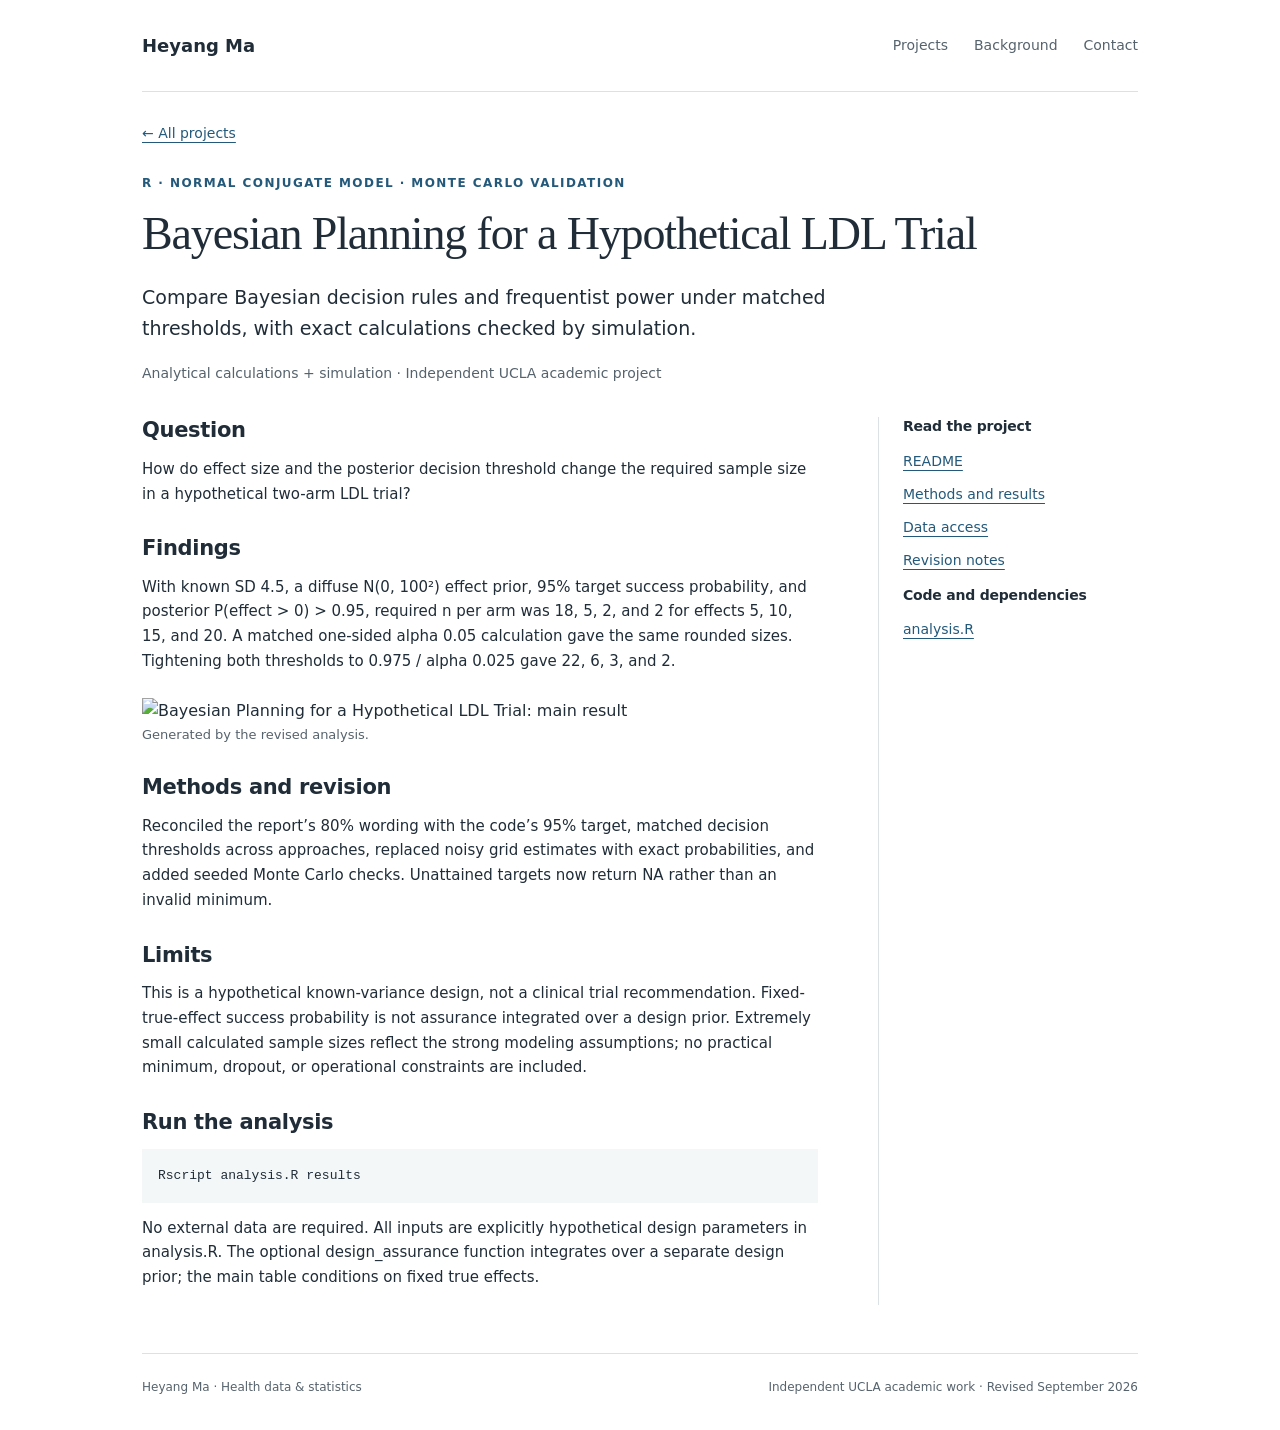
==== projects/bayesian-trial-design/index.html @ e2812686 "Add reviewed portfolio files: projects/bayesian-trial-design" ====
<!doctype html><html lang="en"><head><meta charset="utf-8"><meta name="viewport" content="width=device-width,initial-scale=1"><title>Bayesian Planning for a Hypothetical LDL Trial | Heyang Ma</title><meta name="description" content="Health data and statistics projects by Heyang Ma"><link rel="stylesheet" href="../../assets/style.css"><link rel="icon" href="../../assets/favicon.svg"></head><body><a class="skip" href="#main">Skip to content</a><div class="wrap"><header class="header"><a class="brand" href="../../index.html">Heyang Ma</a><nav class="nav" aria-label="Main navigation"><a href="../../index.html#projects">Projects</a><a href="../../index.html#background">Background</a><a href="../../index.html#contact">Contact</a></nav></header><main id="main"><a class="back" href="../../index.html#projects">← All projects</a><section class="detail-intro"><p class="eyebrow">R · Normal conjugate model · Monte Carlo validation</p><h1>Bayesian Planning for a Hypothetical LDL Trial</h1><p class="lede">Compare Bayesian decision rules and frequentist power under matched thresholds, with exact calculations checked by simulation.</p><p class="meta">Analytical calculations + simulation · Independent UCLA academic project</p></section><div class="detail-layout"><article class="prose"><h2>Question</h2><p>How do effect size and the posterior decision threshold change the required sample size in a hypothetical two-arm LDL trial?</p><h2>Findings</h2><p>With known SD 4.5, a diffuse N(0, 100²) effect prior, 95% target success probability, and posterior P(effect &gt; 0) &gt; 0.95, required n per arm was 18, 5, 2, and 2 for effects 5, 10, 15, and 20. A matched one-sided alpha 0.05 calculation gave the same rounded sizes. Tightening both thresholds to 0.975 / alpha 0.025 gave 22, 6, 3, and 2.</p><figure><img src="results/success-probability.png" alt="Bayesian Planning for a Hypothetical LDL Trial: main result" style="width:100%;height:auto"><figcaption class="small">Generated by the revised analysis.</figcaption></figure><h2>Methods and revision</h2><p>Reconciled the report’s 80% wording with the code’s 95% target, matched decision thresholds across approaches, replaced noisy grid estimates with exact probabilities, and added seeded Monte Carlo checks. Unattained targets now return NA rather than an invalid minimum.</p><h2>Limits</h2><p>This is a hypothetical known-variance design, not a clinical trial recommendation. Fixed-true-effect success probability is not assurance integrated over a design prior. Extremely small calculated sample sizes reflect the strong modeling assumptions; no practical minimum, dropout, or operational constraints are included.</p><h2>Run the analysis</h2><pre><code>Rscript analysis.R results</code></pre><p>No external data are required. All inputs are explicitly hypothetical design parameters in analysis.R. The optional design_assurance function integrates over a separate design prior; the main table conditions on fixed true effects.</p></article><aside class="aside"><h2>Read the project</h2><ul><li><a href="README.md">README</a></li><li><a href="REPORT.md">Methods and results</a></li><li><a href="DATA_ACCESS.md">Data access</a></li><li><a href="REVISION_NOTES.md">Revision notes</a></li></ul><h2>Code and dependencies</h2><ul><li><a href="analysis.R">analysis.R</a></li></ul></aside></div></main><footer class="footer"><span>Heyang Ma · Health data &amp; statistics</span><span>Independent UCLA academic work · Revised September 2026</span></footer></div></body></html>
---- assets/style.css ----
:root{--ink:#202d38;--muted:#56636d;--blue:#23597a;--line:#dbe1e4;--paper:#fff;--tint:#f4f7f8;--max:1060px}
*{box-sizing:border-box}html{scroll-behavior:smooth;scroll-padding-top:24px}body{margin:0;background:var(--paper);color:var(--ink);font-family:system-ui,-apple-system,BlinkMacSystemFont,"Segoe UI",sans-serif;font-size:16px;line-height:1.65}a{color:var(--blue);text-underline-offset:4px}a:hover{text-decoration-thickness:2px}a:focus-visible{outline:3px solid #be7d20;outline-offset:5px;border-radius:2px}.wrap{max-width:var(--max);margin:auto;padding:0 32px}.skip{position:absolute;left:24px;top:-100px;background:#fff;padding:12px;z-index:3}.skip:focus{top:12px}.header{display:flex;justify-content:space-between;align-items:center;gap:24px;min-height:92px;border-bottom:1px solid var(--line)}.brand{font-weight:650;color:var(--ink);text-decoration:none;font-size:18px}.nav{display:flex;gap:26px;flex-wrap:wrap;font-size:14px}.nav a{color:var(--muted);text-decoration:none}.nav a:hover{text-decoration:underline}.intro{padding:58px 0 45px;max-width:780px}.eyebrow{font-size:12px;font-weight:650;letter-spacing:.12em;text-transform:uppercase;color:var(--blue);margin:0 0 14px}h1,h2,h3,p{margin-top:0}h1{font-family:Georgia,"Times New Roman",serif;font-size:clamp(36px,5vw,54px);font-weight:400;line-height:1.12;letter-spacing:-.025em;margin-bottom:22px}h2{font-size:24px;line-height:1.3;font-weight:600;letter-spacing:-.015em}h3{font-size:19px;line-height:1.4;font-weight:600;margin-bottom:10px}.lede{font-size:19px;line-height:1.65;max-width:720px;margin-bottom:18px}.meta{font-size:14px;color:var(--muted);margin-bottom:0}.intro-links{display:flex;gap:24px;margin-top:23px;font-size:14px}.section{padding:38px 0;border-top:1px solid var(--line)}.section-head{display:flex;align-items:baseline;justify-content:space-between;gap:18px;margin-bottom:9px}.section-head p{font-size:13px;color:var(--muted)}.projects{list-style:none;padding:0;margin:0}.project{display:grid;grid-template-columns:34px 1fr 176px;gap:18px;padding:25px 0;border-top:1px solid var(--line)}.project:first-child{border-top:0}.number{color:var(--muted);font-size:13px;padding-top:5px;font-variant-numeric:tabular-nums}.project h3 a{color:var(--ink);text-decoration:none}.project h3 a:hover{color:var(--blue);text-decoration:underline}.project p{font-size:15px;line-height:1.65;margin:0 0 9px}.method{font-size:12px!important;color:var(--muted)}.project-side{text-align:right;font-size:13px;align-self:center}.project-side strong{font-weight:550;display:block;margin-bottom:12px}.project-side a{white-space:nowrap}.two-col{display:grid;grid-template-columns:1fr 1fr;gap:60px}.two-col p{font-size:15px}.label{font-weight:600;margin-bottom:4px}.small{font-size:13px;color:var(--muted)}.availability{background:var(--tint);border-left:3px solid #8ca8b9;padding:16px 20px;font-size:14px;color:#47545d;margin:24px 0}.footer{border-top:1px solid var(--line);padding:24px 0 32px;display:flex;justify-content:space-between;gap:24px;font-size:12px;color:var(--muted)}.back{display:inline-block;margin-top:30px;font-size:14px}.detail-intro{padding:28px 0 32px;max-width:900px}.detail-intro h1{font-size:clamp(32px,4.5vw,46px)}.facts{display:flex;gap:30px;flex-wrap:wrap;border-block:1px solid var(--line);padding:17px 0;margin-top:24px;font-size:13px}.facts strong{display:block;font-weight:600}.detail-layout{display:grid;grid-template-columns:minmax(0,2.6fr) minmax(190px,1fr);gap:60px;margin-bottom:48px}.prose h2{font-size:21px;margin:29px 0 12px}.prose h2:first-child{margin-top:0}.prose p,.prose li{font-size:15px}.prose ul{padding-left:22px}.prose li{padding-bottom:7px}.aside{border-left:1px solid var(--line);padding-left:24px}.aside h2{font-size:14px}.aside ul{list-style:none;padding:0;font-size:14px}.aside li{margin:10px 0}.aside .note{font-size:13px;color:var(--muted);margin-top:24px}.contact p{margin-bottom:10px}
@media(max-width:720px){.wrap{padding:0 22px}.header{min-height:80px;gap:16px}.nav{gap:15px;font-size:13px}.intro{padding:40px 0 32px}.lede{font-size:17px}.project{grid-template-columns:24px 1fr;gap:10px;padding:23px 0}.project-side{grid-column:2;text-align:left;display:flex;gap:18px;align-items:center;font-size:12px}.project-side strong{margin:0}.section-head{display:block}.section-head p{margin-top:-4px}.two-col{grid-template-columns:1fr;gap:20px}.detail-layout{grid-template-columns:1fr;gap:25px}.aside{border-left:0;border-top:1px solid var(--line);padding:24px 0 0}.footer{flex-direction:column;gap:5px}.facts{gap:20px}.intro-links{flex-wrap:wrap}.section{padding:30px 0}}
@media(prefers-reduced-motion:reduce){html{scroll-behavior:auto}}@media print{.nav,.skip,.back,.intro-links{display:none}body{font-size:11pt}.wrap{max-width:none;padding:0}a{color:inherit}.section,.project{break-inside:avoid}.intro{padding:20px 0}.detail-layout{display:block}.aside{border:0;padding:0}.footer{margin-top:20px}}
pre{overflow-x:auto;background:var(--tint);padding:16px;font-size:13px}figure{margin:24px 0}.prose,.aside{min-width:0}.aside a{overflow-wrap:anywhere}
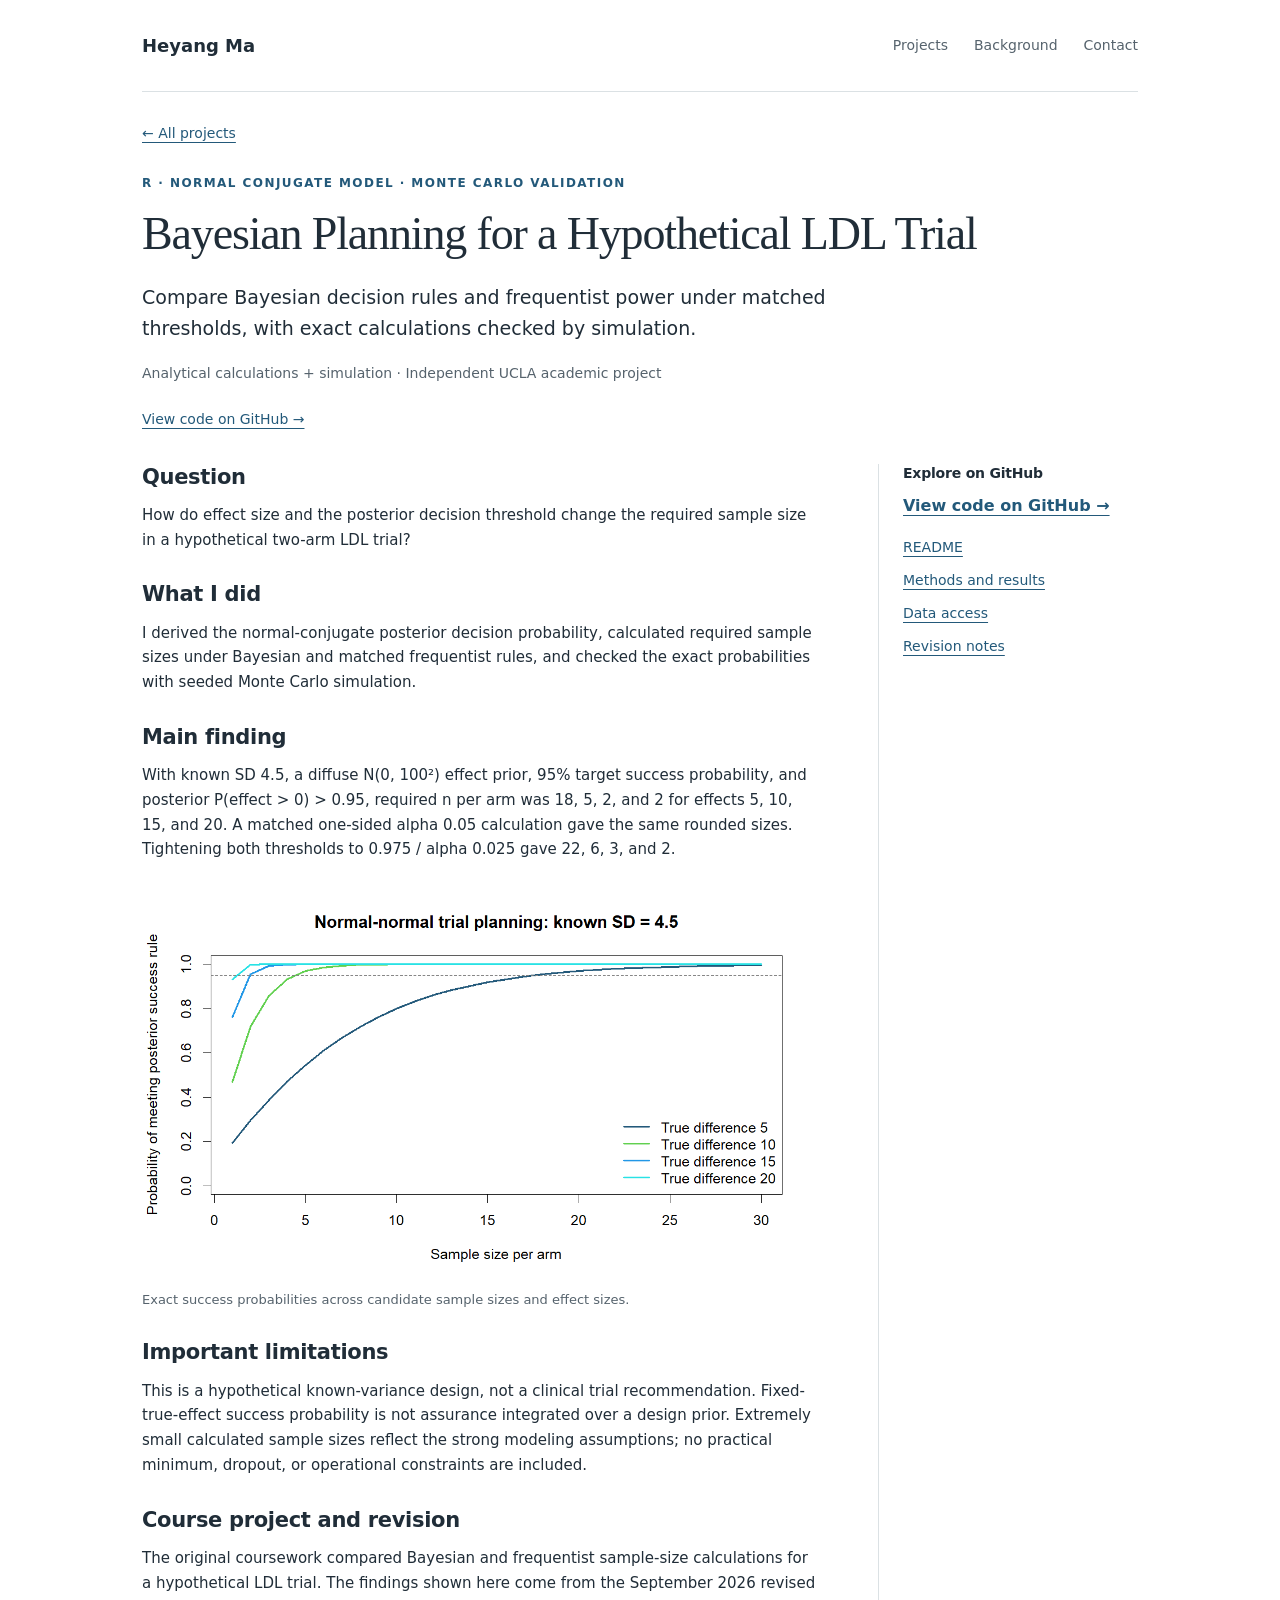
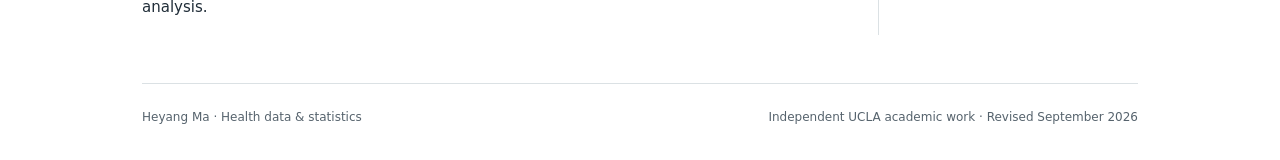
==== commit 6aff2ac6: "Refine bayesian-trial-design project page" ====
--- a/projects/bayesian-trial-design/index.html
+++ b/projects/bayesian-trial-design/index.html
@@ -1 +1 @@
-<!doctype html><html lang="en"><head><meta charset="utf-8"><meta name="viewport" content="width=device-width,initial-scale=1"><title>Bayesian Planning for a Hypothetical LDL Trial | Heyang Ma</title><meta name="description" content="Health data and statistics projects by Heyang Ma"><link rel="stylesheet" href="../../assets/style.css"><link rel="icon" href="../../assets/favicon.svg"></head><body><a class="skip" href="#main">Skip to content</a><div class="wrap"><header class="header"><a class="brand" href="../../index.html">Heyang Ma</a><nav class="nav" aria-label="Main navigation"><a href="../../index.html#projects">Projects</a><a href="../../index.html#background">Background</a><a href="../../index.html#contact">Contact</a></nav></header><main id="main"><a class="back" href="../../index.html#projects">← All projects</a><section class="detail-intro"><p class="eyebrow">R · Normal conjugate model · Monte Carlo validation</p><h1>Bayesian Planning for a Hypothetical LDL Trial</h1><p class="lede">Compare Bayesian decision rules and frequentist power under matched thresholds, with exact calculations checked by simulation.</p><p class="meta">Analytical calculations + simulation · Independent UCLA academic project</p></section><div class="detail-layout"><article class="prose"><h2>Question</h2><p>How do effect size and the posterior decision threshold change the required sample size in a hypothetical two-arm LDL trial?</p><h2>Findings</h2><p>With known SD 4.5, a diffuse N(0, 100²) effect prior, 95% target success probability, and posterior P(effect &gt; 0) &gt; 0.95, required n per arm was 18, 5, 2, and 2 for effects 5, 10, 15, and 20. A matched one-sided alpha 0.05 calculation gave the same rounded sizes. Tightening both thresholds to 0.975 / alpha 0.025 gave 22, 6, 3, and 2.</p><figure><img src="results/success-probability.png" alt="Bayesian Planning for a Hypothetical LDL Trial: main result" style="width:100%;height:auto"><figcaption class="small">Generated by the revised analysis.</figcaption></figure><h2>Methods and revision</h2><p>Reconciled the report’s 80% wording with the code’s 95% target, matched decision thresholds across approaches, replaced noisy grid estimates with exact probabilities, and added seeded Monte Carlo checks. Unattained targets now return NA rather than an invalid minimum.</p><h2>Limits</h2><p>This is a hypothetical known-variance design, not a clinical trial recommendation. Fixed-true-effect success probability is not assurance integrated over a design prior. Extremely small calculated sample sizes reflect the strong modeling assumptions; no practical minimum, dropout, or operational constraints are included.</p><h2>Run the analysis</h2><pre><code>Rscript analysis.R results</code></pre><p>No external data are required. All inputs are explicitly hypothetical design parameters in analysis.R. The optional design_assurance function integrates over a separate design prior; the main table conditions on fixed true effects.</p></article><aside class="aside"><h2>Read the project</h2><ul><li><a href="README.md">README</a></li><li><a href="REPORT.md">Methods and results</a></li><li><a href="DATA_ACCESS.md">Data access</a></li><li><a href="REVISION_NOTES.md">Revision notes</a></li></ul><h2>Code and dependencies</h2><ul><li><a href="analysis.R">analysis.R</a></li></ul></aside></div></main><footer class="footer"><span>Heyang Ma · Health data &amp; statistics</span><span>Independent UCLA academic work · Revised September 2026</span></footer></div></body></html>+<!doctype html><html lang="en"><head><meta charset="utf-8"><meta name="viewport" content="width=device-width,initial-scale=1"><title>Bayesian Planning for a Hypothetical LDL Trial | Heyang Ma</title><meta name="description" content="Health data and statistics projects by Heyang Ma"><link rel="stylesheet" href="../../assets/style.css"><link rel="icon" href="../../assets/favicon.svg"></head><body><a class="skip" href="#main">Skip to content</a><div class="wrap"><header class="header"><a class="brand" href="../../index.html">Heyang Ma</a><nav class="nav" aria-label="Main navigation"><a href="../../index.html#projects">Projects</a><a href="../../index.html#background">Background</a><a href="../../index.html#contact">Contact</a></nav></header><main id="main"><a class="back" href="../../index.html#projects">← All projects</a><section class="detail-intro"><p class="eyebrow">R · Normal conjugate model · Monte Carlo validation</p><h1>Bayesian Planning for a Hypothetical LDL Trial</h1><p class="lede">Compare Bayesian decision rules and frequentist power under matched thresholds, with exact calculations checked by simulation.</p><p class="meta">Analytical calculations + simulation · Independent UCLA academic project</p><div class="intro-links"><a href="https://github.com/666mhy666/bayesian-trial-design">View code on GitHub →</a></div></section><div class="detail-layout"><article class="prose"><h2>Question</h2><p>How do effect size and the posterior decision threshold change the required sample size in a hypothetical two-arm LDL trial?</p><h2>What I did</h2><p>I derived the normal-conjugate posterior decision probability, calculated required sample sizes under Bayesian and matched frequentist rules, and checked the exact probabilities with seeded Monte Carlo simulation.</p><h2>Main finding</h2><p>With known SD 4.5, a diffuse N(0, 100²) effect prior, 95% target success probability, and posterior P(effect &gt; 0) &gt; 0.95, required n per arm was 18, 5, 2, and 2 for effects 5, 10, 15, and 20. A matched one-sided alpha 0.05 calculation gave the same rounded sizes. Tightening both thresholds to 0.975 / alpha 0.025 gave 22, 6, 3, and 2.</p><figure><img src="results/success-probability.png" alt="Exact success probabilities across candidate sample sizes and effect sizes." style="width:100%;height:auto"><figcaption class="small">Exact success probabilities across candidate sample sizes and effect sizes.</figcaption></figure><h2>Important limitations</h2><p>This is a hypothetical known-variance design, not a clinical trial recommendation. Fixed-true-effect success probability is not assurance integrated over a design prior. Extremely small calculated sample sizes reflect the strong modeling assumptions; no practical minimum, dropout, or operational constraints are included.</p><h2>Course project and revision</h2><p>The original coursework compared Bayesian and frequentist sample-size calculations for a hypothetical LDL trial. The findings shown here come from the September 2026 revised analysis.</p></article><aside class="aside"><h2>Explore on GitHub</h2><p><a href="https://github.com/666mhy666/bayesian-trial-design"><strong>View code on GitHub →</strong></a></p><ul><li><a href="https://github.com/666mhy666/bayesian-trial-design/blob/main/README.md">README</a></li><li><a href="https://github.com/666mhy666/bayesian-trial-design/blob/main/REPORT.md">Methods and results</a></li><li><a href="https://github.com/666mhy666/bayesian-trial-design/blob/main/DATA_ACCESS.md">Data access</a></li><li><a href="https://github.com/666mhy666/bayesian-trial-design/blob/main/REVISION_NOTES.md">Revision notes</a></li></ul></aside></div></main><footer class="footer"><span>Heyang Ma · Health data &amp; statistics</span><span>Independent UCLA academic work · Revised September 2026</span></footer></div></body></html>
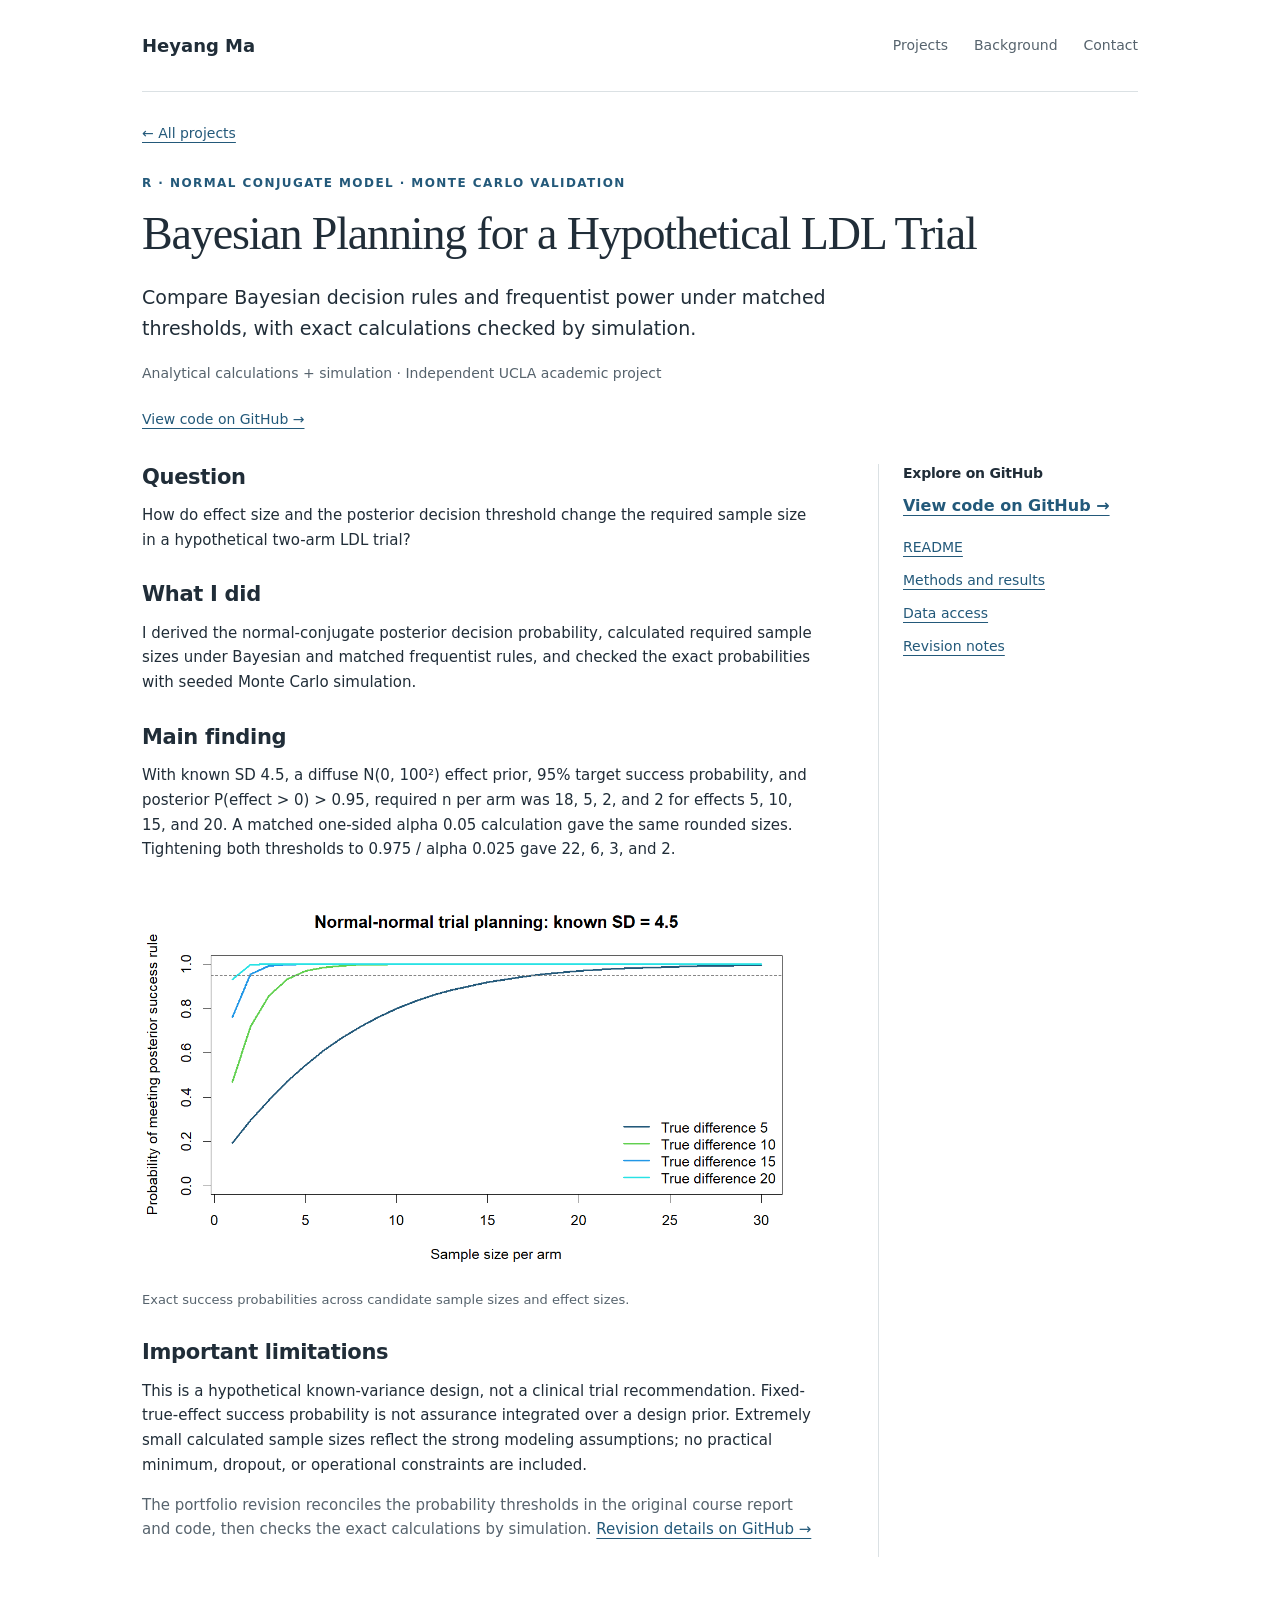
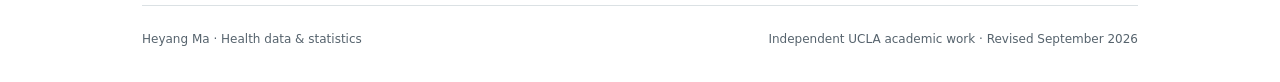
==== commit 79e6ef1a: "Refine portfolio writing" ====
--- a/projects/bayesian-trial-design/index.html
+++ b/projects/bayesian-trial-design/index.html
@@ -1 +1 @@
-<!doctype html><html lang="en"><head><meta charset="utf-8"><meta name="viewport" content="width=device-width,initial-scale=1"><title>Bayesian Planning for a Hypothetical LDL Trial | Heyang Ma</title><meta name="description" content="Health data and statistics projects by Heyang Ma"><link rel="stylesheet" href="../../assets/style.css"><link rel="icon" href="../../assets/favicon.svg"></head><body><a class="skip" href="#main">Skip to content</a><div class="wrap"><header class="header"><a class="brand" href="../../index.html">Heyang Ma</a><nav class="nav" aria-label="Main navigation"><a href="../../index.html#projects">Projects</a><a href="../../index.html#background">Background</a><a href="../../index.html#contact">Contact</a></nav></header><main id="main"><a class="back" href="../../index.html#projects">← All projects</a><section class="detail-intro"><p class="eyebrow">R · Normal conjugate model · Monte Carlo validation</p><h1>Bayesian Planning for a Hypothetical LDL Trial</h1><p class="lede">Compare Bayesian decision rules and frequentist power under matched thresholds, with exact calculations checked by simulation.</p><p class="meta">Analytical calculations + simulation · Independent UCLA academic project</p><div class="intro-links"><a href="https://github.com/666mhy666/bayesian-trial-design">View code on GitHub →</a></div></section><div class="detail-layout"><article class="prose"><h2>Question</h2><p>How do effect size and the posterior decision threshold change the required sample size in a hypothetical two-arm LDL trial?</p><h2>What I did</h2><p>I derived the normal-conjugate posterior decision probability, calculated required sample sizes under Bayesian and matched frequentist rules, and checked the exact probabilities with seeded Monte Carlo simulation.</p><h2>Main finding</h2><p>With known SD 4.5, a diffuse N(0, 100²) effect prior, 95% target success probability, and posterior P(effect &gt; 0) &gt; 0.95, required n per arm was 18, 5, 2, and 2 for effects 5, 10, 15, and 20. A matched one-sided alpha 0.05 calculation gave the same rounded sizes. Tightening both thresholds to 0.975 / alpha 0.025 gave 22, 6, 3, and 2.</p><figure><img src="results/success-probability.png" alt="Exact success probabilities across candidate sample sizes and effect sizes." style="width:100%;height:auto"><figcaption class="small">Exact success probabilities across candidate sample sizes and effect sizes.</figcaption></figure><h2>Important limitations</h2><p>This is a hypothetical known-variance design, not a clinical trial recommendation. Fixed-true-effect success probability is not assurance integrated over a design prior. Extremely small calculated sample sizes reflect the strong modeling assumptions; no practical minimum, dropout, or operational constraints are included.</p><h2>Course project and revision</h2><p>The original coursework compared Bayesian and frequentist sample-size calculations for a hypothetical LDL trial. The findings shown here come from the September 2026 revised analysis.</p></article><aside class="aside"><h2>Explore on GitHub</h2><p><a href="https://github.com/666mhy666/bayesian-trial-design"><strong>View code on GitHub →</strong></a></p><ul><li><a href="https://github.com/666mhy666/bayesian-trial-design/blob/main/README.md">README</a></li><li><a href="https://github.com/666mhy666/bayesian-trial-design/blob/main/REPORT.md">Methods and results</a></li><li><a href="https://github.com/666mhy666/bayesian-trial-design/blob/main/DATA_ACCESS.md">Data access</a></li><li><a href="https://github.com/666mhy666/bayesian-trial-design/blob/main/REVISION_NOTES.md">Revision notes</a></li></ul></aside></div></main><footer class="footer"><span>Heyang Ma · Health data &amp; statistics</span><span>Independent UCLA academic work · Revised September 2026</span></footer></div></body></html>+<!doctype html><html lang="en"><head><meta charset="utf-8"><meta name="viewport" content="width=device-width,initial-scale=1"><title>Bayesian Planning for a Hypothetical LDL Trial | Heyang Ma</title><meta name="description" content="Health data and statistics projects by Heyang Ma"><link rel="stylesheet" href="../../assets/style.css"><link rel="icon" href="../../assets/favicon.svg"></head><body><a class="skip" href="#main">Skip to content</a><div class="wrap"><header class="header"><a class="brand" href="../../index.html">Heyang Ma</a><nav class="nav" aria-label="Main navigation"><a href="../../index.html#projects">Projects</a><a href="../../index.html#background">Background</a><a href="../../index.html#contact">Contact</a></nav></header><main id="main"><a class="back" href="../../index.html#projects">← All projects</a><section class="detail-intro"><p class="eyebrow">R · Normal conjugate model · Monte Carlo validation</p><h1>Bayesian Planning for a Hypothetical LDL Trial</h1><p class="lede">Compare Bayesian decision rules and frequentist power under matched thresholds, with exact calculations checked by simulation.</p><p class="meta">Analytical calculations + simulation · Independent UCLA academic project</p><div class="intro-links"><a href="https://github.com/666mhy666/bayesian-trial-design">View code on GitHub →</a></div></section><div class="detail-layout"><article class="prose"><h2>Question</h2><p>How do effect size and the posterior decision threshold change the required sample size in a hypothetical two-arm LDL trial?</p><h2>What I did</h2><p>I derived the normal-conjugate posterior decision probability, calculated required sample sizes under Bayesian and matched frequentist rules, and checked the exact probabilities with seeded Monte Carlo simulation.</p><h2>Main finding</h2><p>With known SD 4.5, a diffuse N(0, 100²) effect prior, 95% target success probability, and posterior P(effect &gt; 0) &gt; 0.95, required n per arm was 18, 5, 2, and 2 for effects 5, 10, 15, and 20. A matched one-sided alpha 0.05 calculation gave the same rounded sizes. Tightening both thresholds to 0.975 / alpha 0.025 gave 22, 6, 3, and 2.</p><figure><img src="results/success-probability.png" alt="Exact success probabilities across candidate sample sizes and effect sizes." style="width:100%;height:auto"><figcaption class="small">Exact success probabilities across candidate sample sizes and effect sizes.</figcaption></figure><h2>Important limitations</h2><p>This is a hypothetical known-variance design, not a clinical trial recommendation. Fixed-true-effect success probability is not assurance integrated over a design prior. Extremely small calculated sample sizes reflect the strong modeling assumptions; no practical minimum, dropout, or operational constraints are included.</p><p class="small">The portfolio revision reconciles the probability thresholds in the original course report and code, then checks the exact calculations by simulation. <a href="https://github.com/666mhy666/bayesian-trial-design/blob/main/REVISION_NOTES.md">Revision details on GitHub →</a></p></article><aside class="aside"><h2>Explore on GitHub</h2><p><a href="https://github.com/666mhy666/bayesian-trial-design"><strong>View code on GitHub →</strong></a></p><ul><li><a href="https://github.com/666mhy666/bayesian-trial-design/blob/main/README.md">README</a></li><li><a href="https://github.com/666mhy666/bayesian-trial-design/blob/main/REPORT.md">Methods and results</a></li><li><a href="https://github.com/666mhy666/bayesian-trial-design/blob/main/DATA_ACCESS.md">Data access</a></li><li><a href="https://github.com/666mhy666/bayesian-trial-design/blob/main/REVISION_NOTES.md">Revision notes</a></li></ul></aside></div></main><footer class="footer"><span>Heyang Ma · Health data &amp; statistics</span><span>Independent UCLA academic work · Revised September 2026</span></footer></div></body></html>
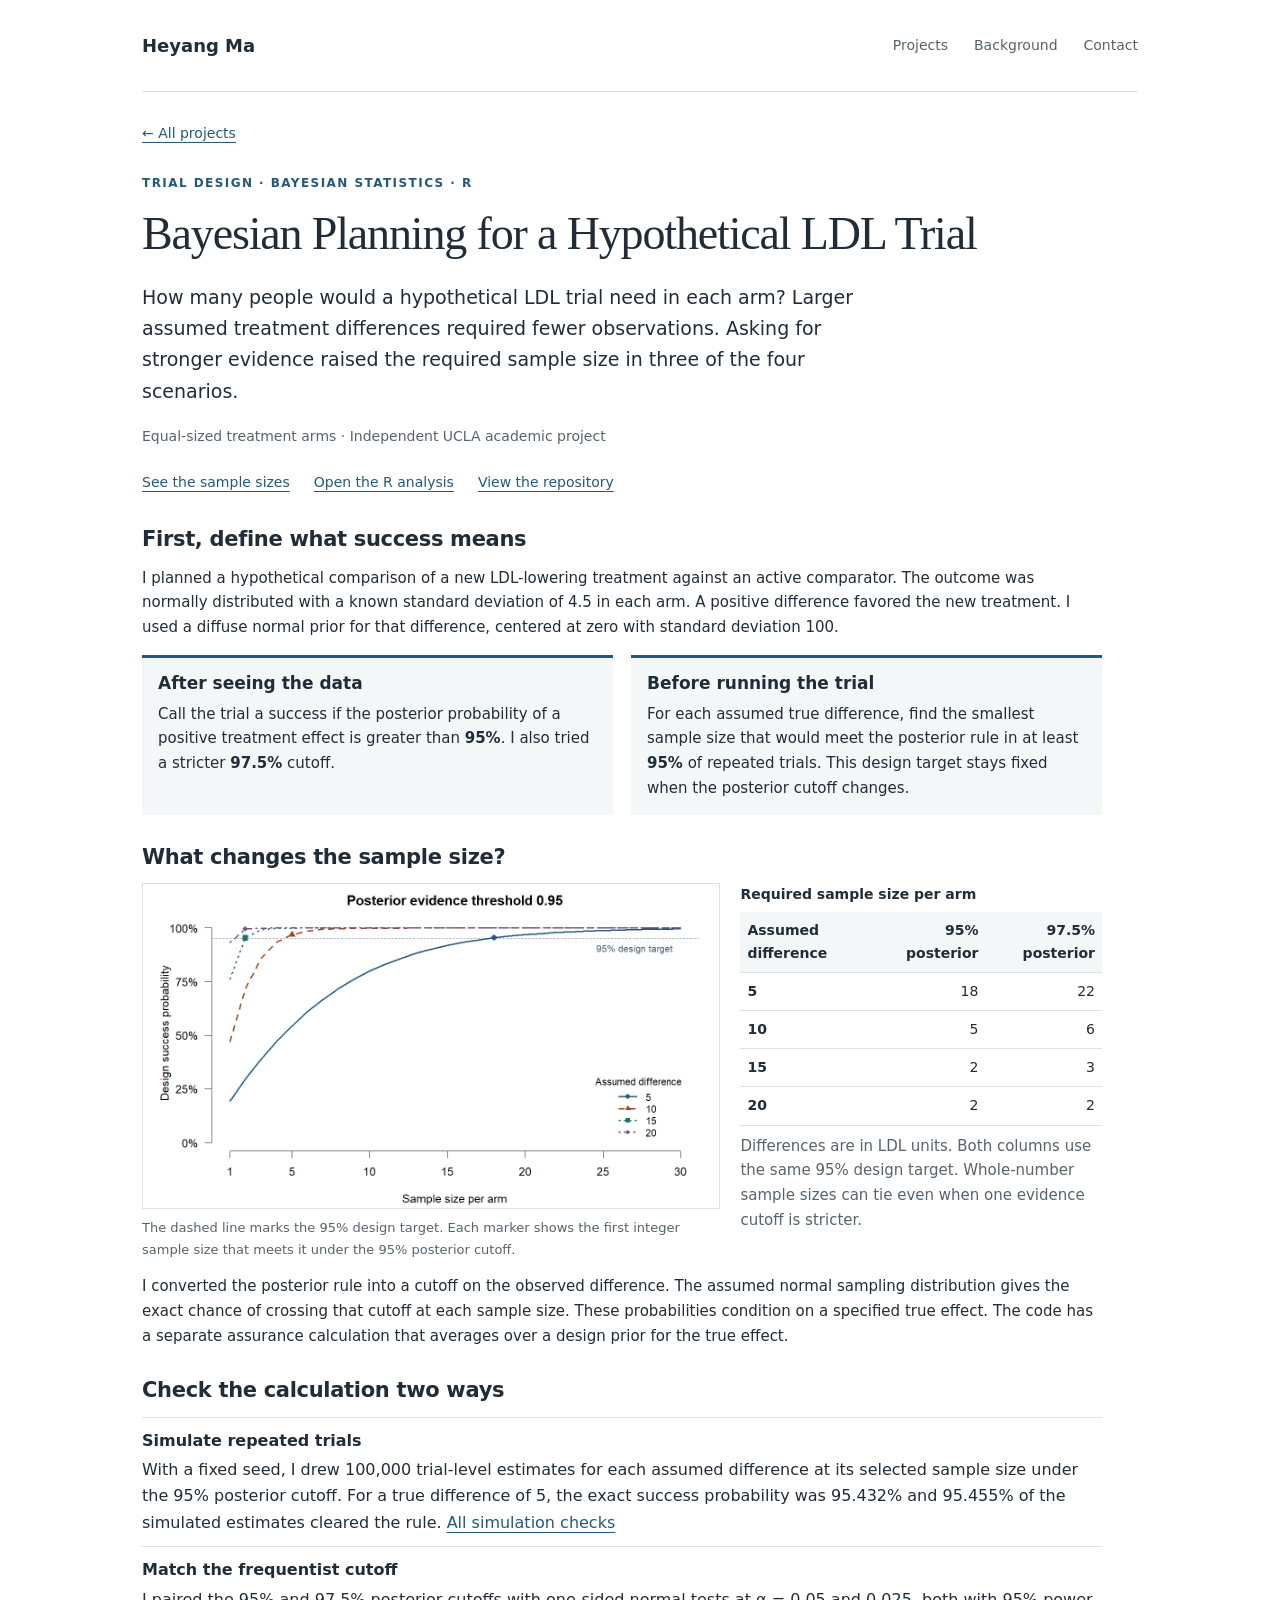
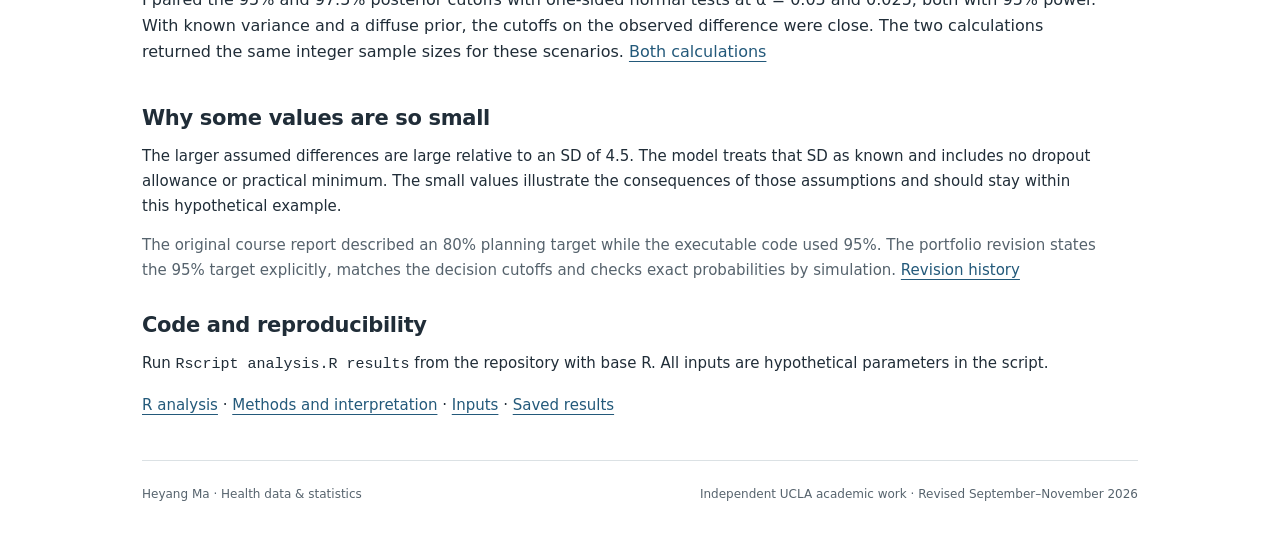
==== commit f42248b8: "Publish Bayesian LDL and spectral clustering case studies" ====
--- a/projects/bayesian-trial-design/index.html
+++ b/projects/bayesian-trial-design/index.html
@@ -1 +1,55 @@
-<!doctype html><html lang="en"><head><meta charset="utf-8"><meta name="viewport" content="width=device-width,initial-scale=1"><title>Bayesian Planning for a Hypothetical LDL Trial | Heyang Ma</title><meta name="description" content="Health data and statistics projects by Heyang Ma"><link rel="stylesheet" href="../../assets/style.css"><link rel="icon" href="../../assets/favicon.svg"></head><body><a class="skip" href="#main">Skip to content</a><div class="wrap"><header class="header"><a class="brand" href="../../index.html">Heyang Ma</a><nav class="nav" aria-label="Main navigation"><a href="../../index.html#projects">Projects</a><a href="../../index.html#background">Background</a><a href="../../index.html#contact">Contact</a></nav></header><main id="main"><a class="back" href="../../index.html#projects">← All projects</a><section class="detail-intro"><p class="eyebrow">R · Normal conjugate model · Monte Carlo validation</p><h1>Bayesian Planning for a Hypothetical LDL Trial</h1><p class="lede">Compare Bayesian decision rules and frequentist power under matched thresholds, with exact calculations checked by simulation.</p><p class="meta">Analytical calculations + simulation · Independent UCLA academic project</p><div class="intro-links"><a href="https://github.com/666mhy666/bayesian-trial-design">View code on GitHub →</a></div></section><div class="detail-layout"><article class="prose"><h2>Question</h2><p>How do effect size and the posterior decision threshold change the required sample size in a hypothetical two-arm LDL trial?</p><h2>What I did</h2><p>I derived the normal-conjugate posterior decision probability, calculated required sample sizes under Bayesian and matched frequentist rules, and checked the exact probabilities with seeded Monte Carlo simulation.</p><h2>Main finding</h2><p>With known SD 4.5, a diffuse N(0, 100²) effect prior, 95% target success probability, and posterior P(effect &gt; 0) &gt; 0.95, required n per arm was 18, 5, 2, and 2 for effects 5, 10, 15, and 20. A matched one-sided alpha 0.05 calculation gave the same rounded sizes. Tightening both thresholds to 0.975 / alpha 0.025 gave 22, 6, 3, and 2.</p><figure><img src="results/success-probability.png" alt="Exact success probabilities across candidate sample sizes and effect sizes." style="width:100%;height:auto"><figcaption class="small">Exact success probabilities across candidate sample sizes and effect sizes.</figcaption></figure><h2>Important limitations</h2><p>This is a hypothetical known-variance design, not a clinical trial recommendation. Fixed-true-effect success probability is not assurance integrated over a design prior. Extremely small calculated sample sizes reflect the strong modeling assumptions; no practical minimum, dropout, or operational constraints are included.</p><p class="small">The portfolio revision reconciles the probability thresholds in the original course report and code, then checks the exact calculations by simulation. <a href="https://github.com/666mhy666/bayesian-trial-design/blob/main/REVISION_NOTES.md">Revision details on GitHub →</a></p></article><aside class="aside"><h2>Explore on GitHub</h2><p><a href="https://github.com/666mhy666/bayesian-trial-design"><strong>View code on GitHub →</strong></a></p><ul><li><a href="https://github.com/666mhy666/bayesian-trial-design/blob/main/README.md">README</a></li><li><a href="https://github.com/666mhy666/bayesian-trial-design/blob/main/REPORT.md">Methods and results</a></li><li><a href="https://github.com/666mhy666/bayesian-trial-design/blob/main/DATA_ACCESS.md">Data access</a></li><li><a href="https://github.com/666mhy666/bayesian-trial-design/blob/main/REVISION_NOTES.md">Revision notes</a></li></ul></aside></div></main><footer class="footer"><span>Heyang Ma · Health data &amp; statistics</span><span>Independent UCLA academic work · Revised September 2026</span></footer></div></body></html>+<!doctype html><html lang="en"><head><meta charset="utf-8"><meta name="viewport" content="width=device-width,initial-scale=1"><title>Bayesian Planning for a Hypothetical LDL Trial | Heyang Ma</title><meta name="description" content="Health data and statistics projects by Heyang Ma"><link rel="stylesheet" href="../../assets/style.css"><link rel="stylesheet" href="../../assets/bayesian-case-study.css"><link rel="icon" href="../../assets/favicon.svg"></head><body><a class="skip" href="#main">Skip to content</a><div class="wrap"><header class="header"><a class="brand" href="../../index.html">Heyang Ma</a><nav class="nav" aria-label="Main navigation"><a href="../../index.html#projects">Projects</a><a href="../../index.html#background">Background</a><a href="../../index.html#contact">Contact</a></nav></header><main id="main"><a class="back" href="../../index.html#projects">← All projects</a>
+<section class="detail-intro">
+  <p class="eyebrow">Trial design · Bayesian statistics · R</p>
+  <h1>Bayesian Planning for a Hypothetical LDL Trial</h1>
+  <p class="lede">How many people would a hypothetical LDL trial need in each arm? Larger assumed treatment differences required fewer observations. Asking for stronger evidence raised the required sample size in three of the four scenarios.</p>
+  <p class="meta">Equal-sized treatment arms · Independent UCLA academic project</p>
+  <div class="intro-links">
+    <a href="#sample-sizes">See the sample sizes</a>
+    <a href="https://github.com/666mhy666/bayesian-trial-design/blob/main/analysis.R">Open the R analysis</a>
+    <a href="https://github.com/666mhy666/bayesian-trial-design">View the repository</a>
+  </div>
+</section>
+
+<article class="prose ldl-study">
+  <h2>First, define what success means</h2>
+  <p>I planned a hypothetical comparison of a new LDL-lowering treatment against an active comparator. The outcome was normally distributed with a known standard deviation of 4.5 in each arm. A positive difference favored the new treatment. I used a diffuse normal prior for that difference, centered at zero with standard deviation 100.</p>
+  <div class="ldl-probabilities">
+    <section>
+      <h3>After seeing the data</h3>
+      <p>Call the trial a success if the posterior probability of a positive treatment effect is greater than <strong>95%</strong>. I also tried a stricter <strong>97.5%</strong> cutoff.</p>
+    </section>
+    <section>
+      <h3>Before running the trial</h3>
+      <p>For each assumed true difference, find the smallest sample size that would meet the posterior rule in at least <strong>95%</strong> of repeated trials. This design target stays fixed when the posterior cutoff changes.</p>
+    </section>
+  </div>
+
+  <h2 id="sample-sizes">What changes the sample size?</h2>
+  <div class="ldl-results">
+    <figure>
+      <a href="results/success-probability.png"><img src="results/success-probability.png" alt="Exact design success probability by sample size per arm for four assumed differences. Markers show the first qualifying sample size for each curve at the 95 percent design target."></a>
+      <figcaption class="small">The dashed line marks the 95% design target. Each marker shows the first integer sample size that meets it under the 95% posterior cutoff.</figcaption>
+    </figure>
+    <section>
+      <table class="ldl-sizes"><caption>Required sample size per arm</caption><thead><tr><th scope="col">Assumed difference</th><th scope="col">95% posterior</th><th scope="col">97.5% posterior</th></tr></thead><tbody><tr><th scope="row">5</th><td>18</td><td>22</td></tr><tr><th scope="row">10</th><td>5</td><td>6</td></tr><tr><th scope="row">15</th><td>2</td><td>3</td></tr><tr><th scope="row">20</th><td>2</td><td>2</td></tr></tbody></table>
+      <p class="small">Differences are in LDL units. Both columns use the same 95% design target. Whole-number sample sizes can tie even when one evidence cutoff is stricter.</p>
+    </section>
+  </div>
+  <p>I converted the posterior rule into a cutoff on the observed difference. The assumed normal sampling distribution gives the exact chance of crossing that cutoff at each sample size. These probabilities condition on a specified true effect. The code has a separate assurance calculation that averages over a design prior for the true effect.</p>
+
+  <h2>Check the calculation two ways</h2>
+  <dl class="ldl-checks">
+    <div><dt>Simulate repeated trials</dt><dd>With a fixed seed, I drew 100,000 trial-level estimates for each assumed difference at its selected sample size under the 95% posterior cutoff. For a true difference of 5, the exact success probability was 95.432% and 95.455% of the simulated estimates cleared the rule. <a href="https://github.com/666mhy666/bayesian-trial-design/blob/main/results/simulation-check.csv">All simulation checks</a></dd></div>
+    <div><dt>Match the frequentist cutoff</dt><dd>I paired the 95% and 97.5% posterior cutoffs with one-sided normal tests at α = 0.05 and 0.025, both with 95% power. With known variance and a diffuse prior, the cutoffs on the observed difference were close. The two calculations returned the same integer sample sizes for these scenarios. <a href="https://github.com/666mhy666/bayesian-trial-design/blob/main/results/sample-sizes.csv">Both calculations</a></dd></div>
+  </dl>
+
+  <h2>Why some values are so small</h2>
+  <p>The larger assumed differences are large relative to an SD of 4.5. The model treats that SD as known and includes no dropout allowance or practical minimum. The small values illustrate the consequences of those assumptions and should stay within this hypothetical example.</p>
+  <p class="small">The original course report described an 80% planning target while the executable code used 95%. The portfolio revision states the 95% target explicitly, matches the decision cutoffs and checks exact probabilities by simulation. <a href="https://github.com/666mhy666/bayesian-trial-design/blob/main/REVISION_NOTES.md">Revision history</a></p>
+
+  <h2>Code and reproducibility</h2>
+  <p>Run <code>Rscript analysis.R results</code> from the repository with base R. All inputs are hypothetical parameters in the script.</p>
+  <p><a href="https://github.com/666mhy666/bayesian-trial-design/blob/main/analysis.R">R analysis</a> · <a href="https://github.com/666mhy666/bayesian-trial-design/blob/main/REPORT.md">Methods and interpretation</a> · <a href="https://github.com/666mhy666/bayesian-trial-design/blob/main/DATA_ACCESS.md">Inputs</a> · <a href="https://github.com/666mhy666/bayesian-trial-design/tree/main/results">Saved results</a></p>
+</article>
+</main><footer class="footer"><span>Heyang Ma · Health data &amp; statistics</span><span>Independent UCLA academic work · Revised September–November 2026</span></footer></div></body></html>
--- a/assets/bayesian-case-study.css
+++ b/assets/bayesian-case-study.css
@@ -0,0 +1,56 @@
+.ldl-study { max-width: 960px; margin: 0 0 42px; }
+
+.ldl-probabilities {
+  display: grid;
+  grid-template-columns: repeat(2, minmax(0, 1fr));
+  gap: 18px;
+  margin-bottom: 26px;
+}
+
+.ldl-probabilities section {
+  background: var(--tint);
+  border-top: 3px solid var(--blue);
+  padding: 14px 16px;
+}
+
+.ldl-probabilities h3 { margin: 0 0 6px; font-size: 17px; }
+.ldl-probabilities p { margin-bottom: 0; }
+
+.ldl-results {
+  display: grid;
+  grid-template-columns: minmax(0, 1.6fr) minmax(0, 1fr);
+  gap: 20px;
+  align-items: start;
+  margin-bottom: 14px;
+}
+
+.ldl-results figure { margin: 0; }
+.ldl-results img {
+  display: block;
+  width: 100%;
+  height: auto;
+  border: 1px solid var(--line);
+  margin-bottom: 8px;
+}
+
+.ldl-sizes {
+  width: 100%;
+  border-collapse: collapse;
+  font-size: 14px;
+  font-variant-numeric: tabular-nums;
+  margin-bottom: 8px;
+}
+
+.ldl-sizes caption { text-align: left; padding-bottom: 6px; font-weight: 650; }
+.ldl-sizes thead { background: var(--tint); }
+.ldl-sizes :is(th, td) { padding: 7px; border-bottom: 1px solid var(--line); text-align: right; }
+.ldl-sizes th:first-child { text-align: left; }
+
+.ldl-checks { margin: 0; }
+.ldl-checks div { padding: 10px 0; border-top: 1px solid var(--line); }
+.ldl-checks dt { font-weight: 650; }
+.ldl-checks dd { margin: 3px 0 0; }
+
+@media (max-width: 720px) {
+  .ldl-probabilities, .ldl-results { grid-template-columns: minmax(0, 1fr); gap: 12px; }
+}
